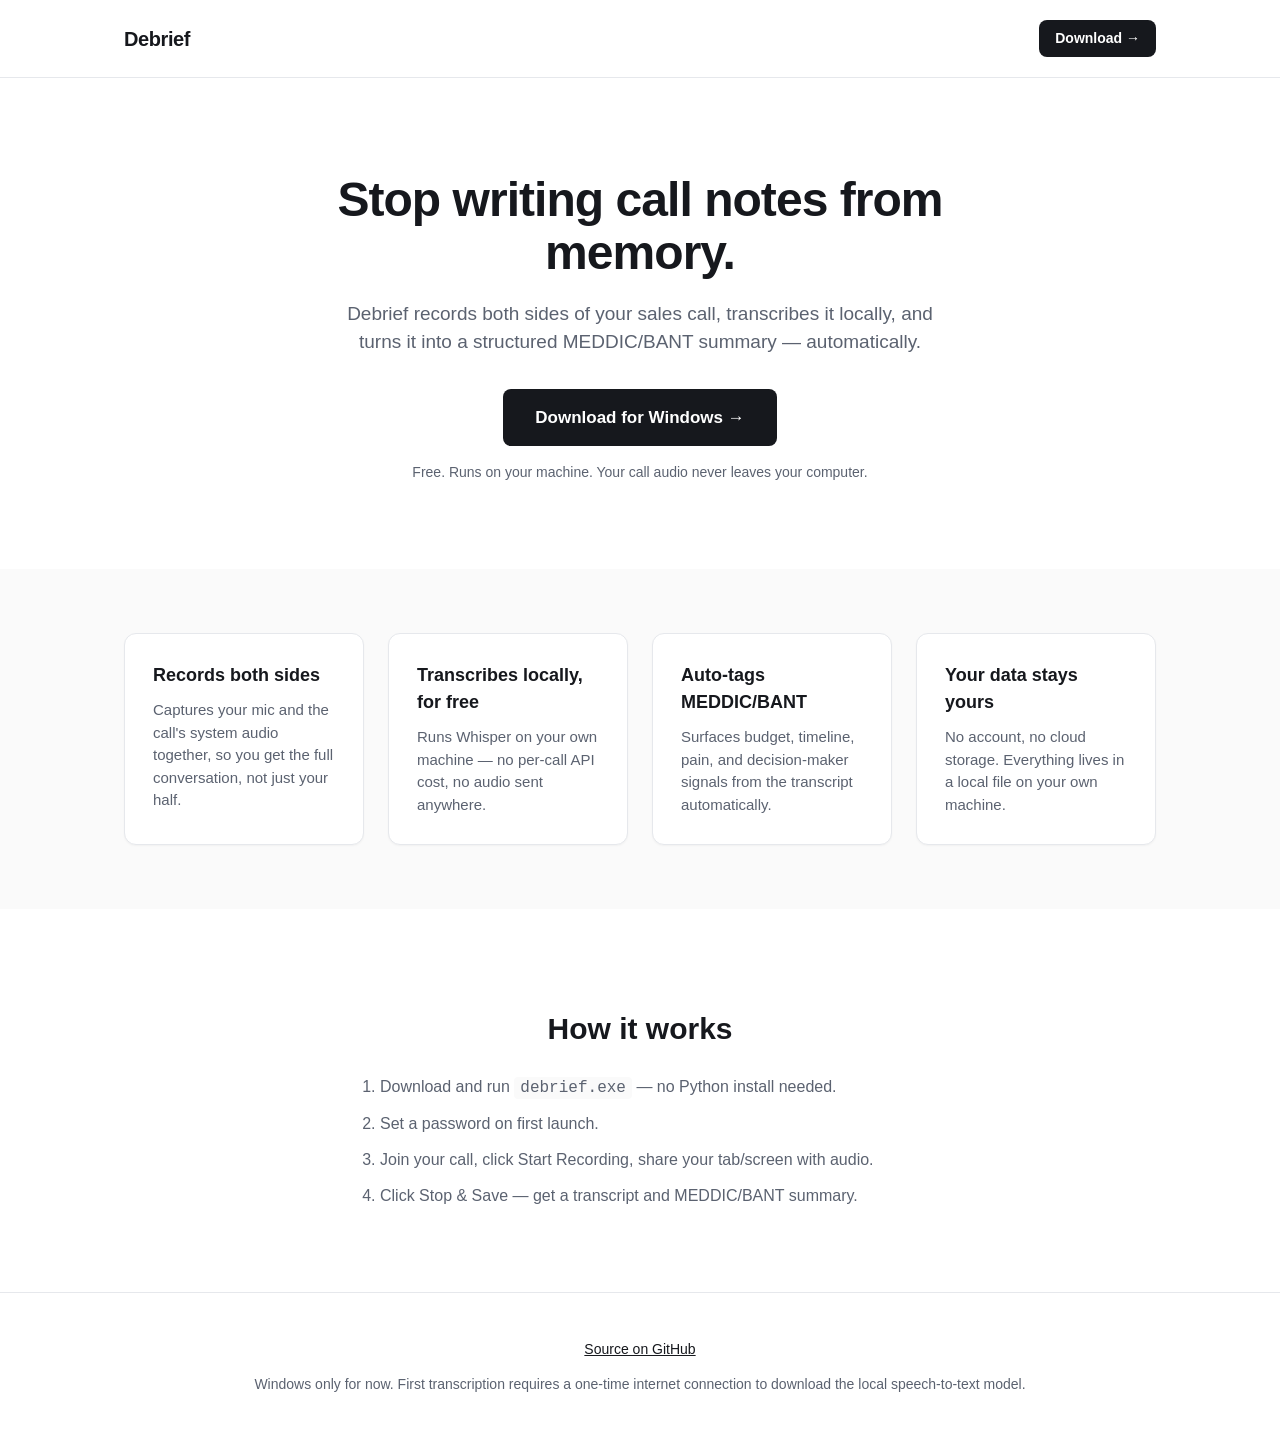
==== site/index.html @ bc883339 "feat: add Designmodo-inspired landing/download page" ====
<!doctype html>
<html lang="en">
<head>
  <meta charset="utf-8">
  <meta name="viewport" content="width=device-width, initial-scale=1">
  <title>Debrief — Turn call notes into a structured summary</title>
  <link rel="stylesheet" href="css/style.css">
</head>
<body>
  <header class="site-header">
    <div class="container header-row">
      <span class="logo">Debrief</span>
      <a class="btn btn-small" href="https://github.com/HaydenVandercraats/debrief/releases/latest">Download →</a>
    </div>
  </header>

  <section class="hero">
    <div class="container">
      <h1>Stop writing call notes from memory.</h1>
      <p class="subhead">Debrief records both sides of your sales call, transcribes it locally, and turns it into a structured MEDDIC/BANT summary — automatically.</p>
      <a class="btn btn-primary" href="https://github.com/HaydenVandercraats/debrief/releases/latest">Download for Windows →</a>
      <p class="hero-note">Free. Runs on your machine. Your call audio never leaves your computer.</p>
    </div>
  </section>

  <section class="features">
    <div class="container feature-grid">
      <div class="feature-card">
        <h3>Records both sides</h3>
        <p>Captures your mic and the call's system audio together, so you get the full conversation, not just your half.</p>
      </div>
      <div class="feature-card">
        <h3>Transcribes locally, for free</h3>
        <p>Runs Whisper on your own machine — no per-call API cost, no audio sent anywhere.</p>
      </div>
      <div class="feature-card">
        <h3>Auto-tags MEDDIC/BANT</h3>
        <p>Surfaces budget, timeline, pain, and decision-maker signals from the transcript automatically.</p>
      </div>
      <div class="feature-card">
        <h3>Your data stays yours</h3>
        <p>No account, no cloud storage. Everything lives in a local file on your own machine.</p>
      </div>
    </div>
  </section>

  <section class="how-it-works">
    <div class="container">
      <h2>How it works</h2>
      <ol class="steps">
        <li>Download and run <code>debrief.exe</code> — no Python install needed.</li>
        <li>Set a password on first launch.</li>
        <li>Join your call, click Start Recording, share your tab/screen with audio.</li>
        <li>Click Stop &amp; Save — get a transcript and MEDDIC/BANT summary.</li>
      </ol>
    </div>
  </section>

  <footer class="site-footer">
    <div class="container">
      <p><a href="https://github.com/HaydenVandercraats/debrief">Source on GitHub</a></p>
      <p class="limitations">Windows only for now. First transcription requires a one-time internet connection to download the local speech-to-text model.</p>
    </div>
  </footer>
</body>
</html>
---- site/css/style.css ----
:root {
  --ink: #16181d;
  --muted: #5b6270;
  --line: #e6e8ec;
  --bg: #ffffff;
  --accent: #16181d;
  --card-bg: #fafafa;
}

* { box-sizing: border-box; }

body {
  margin: 0;
  font-family: -apple-system, BlinkMacSystemFont, "Segoe UI", Helvetica, Arial, sans-serif;
  color: var(--ink);
  background: var(--bg);
  line-height: 1.5;
}

.container {
  max-width: 1080px;
  margin: 0 auto;
  padding: 0 24px;
}

.site-header {
  border-bottom: 1px solid var(--line);
  padding: 20px 0;
}

.header-row {
  display: flex;
  align-items: center;
  justify-content: space-between;
}

.logo {
  font-weight: 700;
  font-size: 20px;
  letter-spacing: -0.02em;
}

.btn {
  display: inline-block;
  text-decoration: none;
  font-weight: 600;
  border-radius: 8px;
  padding: 12px 22px;
  background: var(--accent);
  color: #fff;
  transition: opacity 0.15s ease;
}

.btn:hover { opacity: 0.85; }

.btn-small { padding: 8px 16px; font-size: 14px; }

.hero {
  padding: 96px 0 72px;
  text-align: center;
}

.hero h1 {
  font-size: 48px;
  line-height: 1.1;
  letter-spacing: -0.02em;
  margin: 0 0 20px;
  max-width: 760px;
  margin-left: auto;
  margin-right: auto;
}

.subhead {
  font-size: 19px;
  color: var(--muted);
  max-width: 620px;
  margin: 0 auto 32px;
}

.btn-primary { font-size: 17px; padding: 16px 32px; }

.hero-note {
  margin-top: 16px;
  font-size: 14px;
  color: var(--muted);
}

.features { padding: 64px 0; background: var(--card-bg); }

.feature-grid {
  display: grid;
  grid-template-columns: repeat(auto-fit, minmax(220px, 1fr));
  gap: 24px;
}

.feature-card {
  background: #fff;
  border: 1px solid var(--line);
  border-radius: 12px;
  padding: 28px;
  box-shadow: 0 1px 2px rgba(16, 18, 21, 0.04);
}

.feature-card h3 { margin: 0 0 10px; font-size: 18px; }
.feature-card p { margin: 0; color: var(--muted); font-size: 15px; }

.how-it-works { padding: 72px 0; }
.how-it-works h2 { font-size: 30px; margin-bottom: 24px; text-align: center; }

.steps {
  max-width: 560px;
  margin: 0 auto;
  padding-left: 20px;
  color: var(--muted);
  font-size: 16px;
}

.steps li { margin-bottom: 12px; }
.steps code { background: var(--card-bg); padding: 2px 6px; border-radius: 4px; }

.site-footer {
  border-top: 1px solid var(--line);
  padding: 32px 0;
  text-align: center;
  color: var(--muted);
  font-size: 14px;
}

.site-footer a { color: var(--ink); }
.limitations { margin-top: 8px; }

@media (max-width: 640px) {
  .hero h1 { font-size: 34px; }
  .hero { padding: 64px 0 48px; }
}
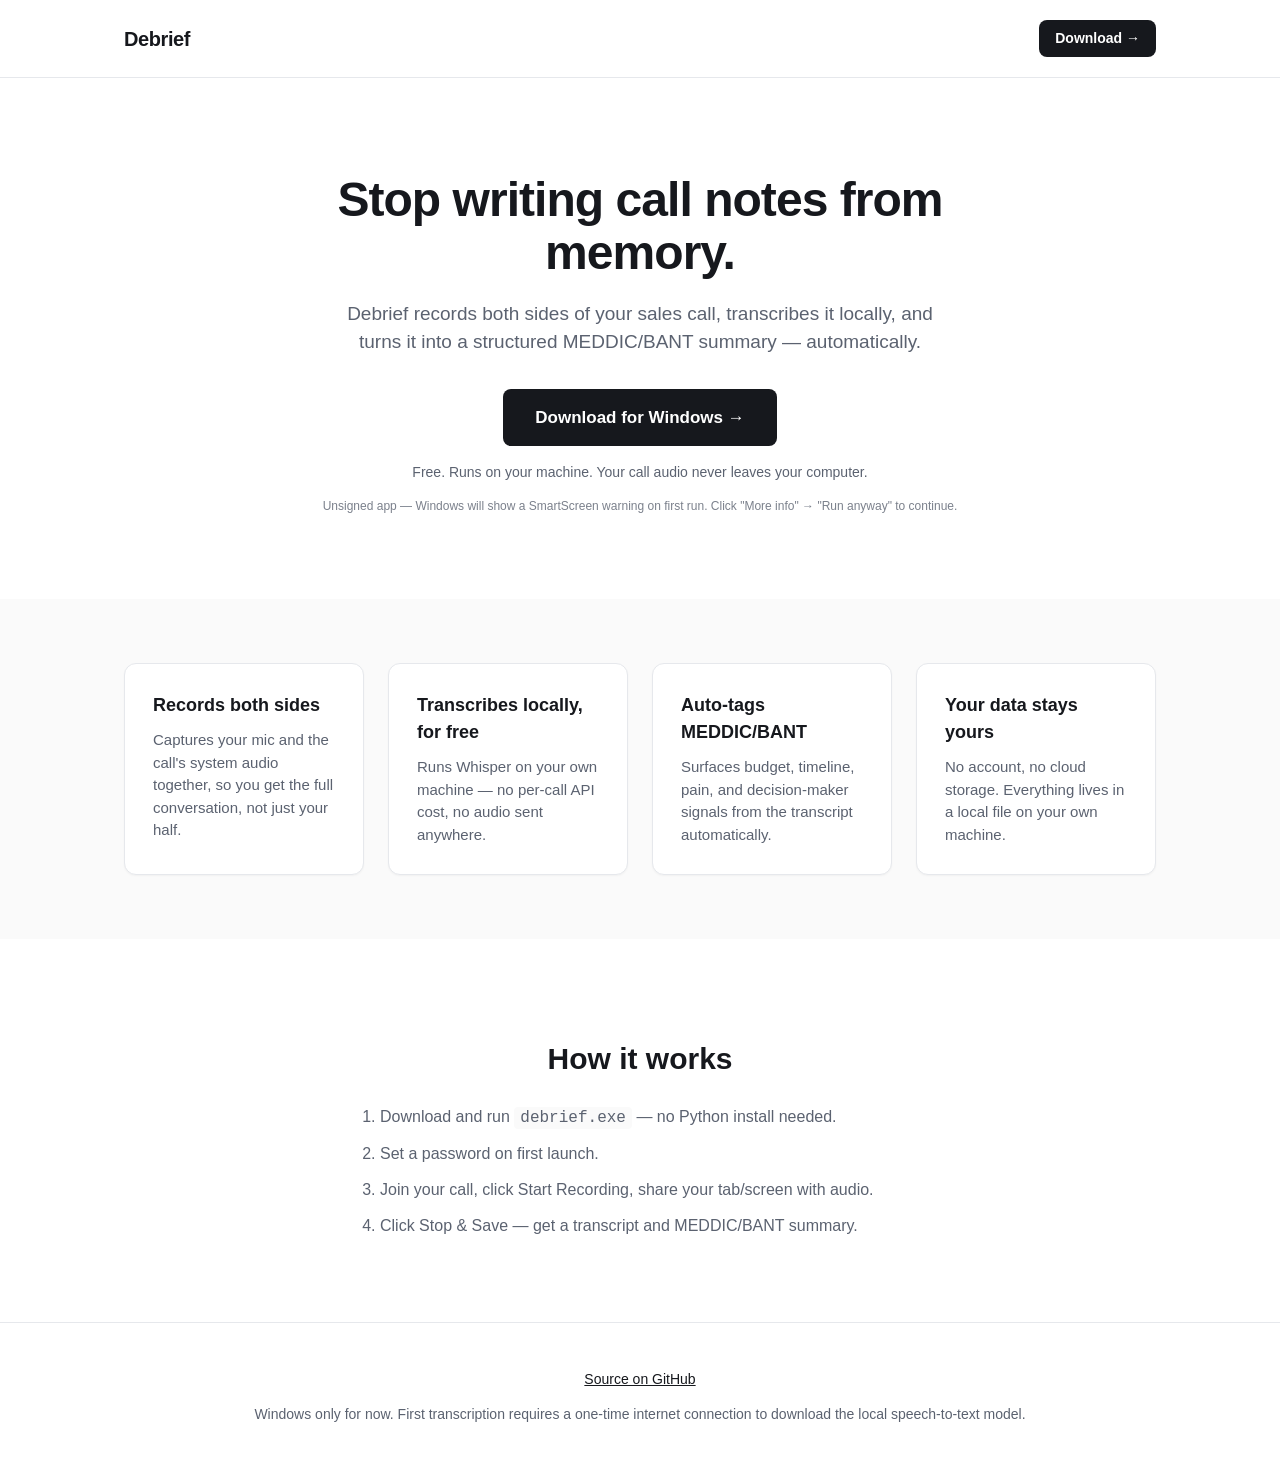
==== commit b2ba61a2: "Fix final review findings: disable debug in packaged exe, document limitations - app.py: app.run(deb" ====
--- a/site/index.html
+++ b/site/index.html
@@ -20,6 +20,7 @@
       <p class="subhead">Debrief records both sides of your sales call, transcribes it locally, and turns it into a structured MEDDIC/BANT summary — automatically.</p>
       <a class="btn btn-primary" href="https://github.com/HaydenVandercraats/debrief/releases/latest">Download for Windows →</a>
       <p class="hero-note">Free. Runs on your machine. Your call audio never leaves your computer.</p>
+      <p class="hero-note hero-note-small">Unsigned app — Windows will show a SmartScreen warning on first run. Click "More info" → "Run anyway" to continue.</p>
     </div>
   </section>
 
--- a/site/css/style.css
+++ b/site/css/style.css
@@ -85,6 +85,12 @@
   color: var(--muted);
 }
 
+.hero-note-small {
+  margin-top: 6px;
+  font-size: 12px;
+  opacity: 0.8;
+}
+
 .features { padding: 64px 0; background: var(--card-bg); }
 
 .feature-grid {
